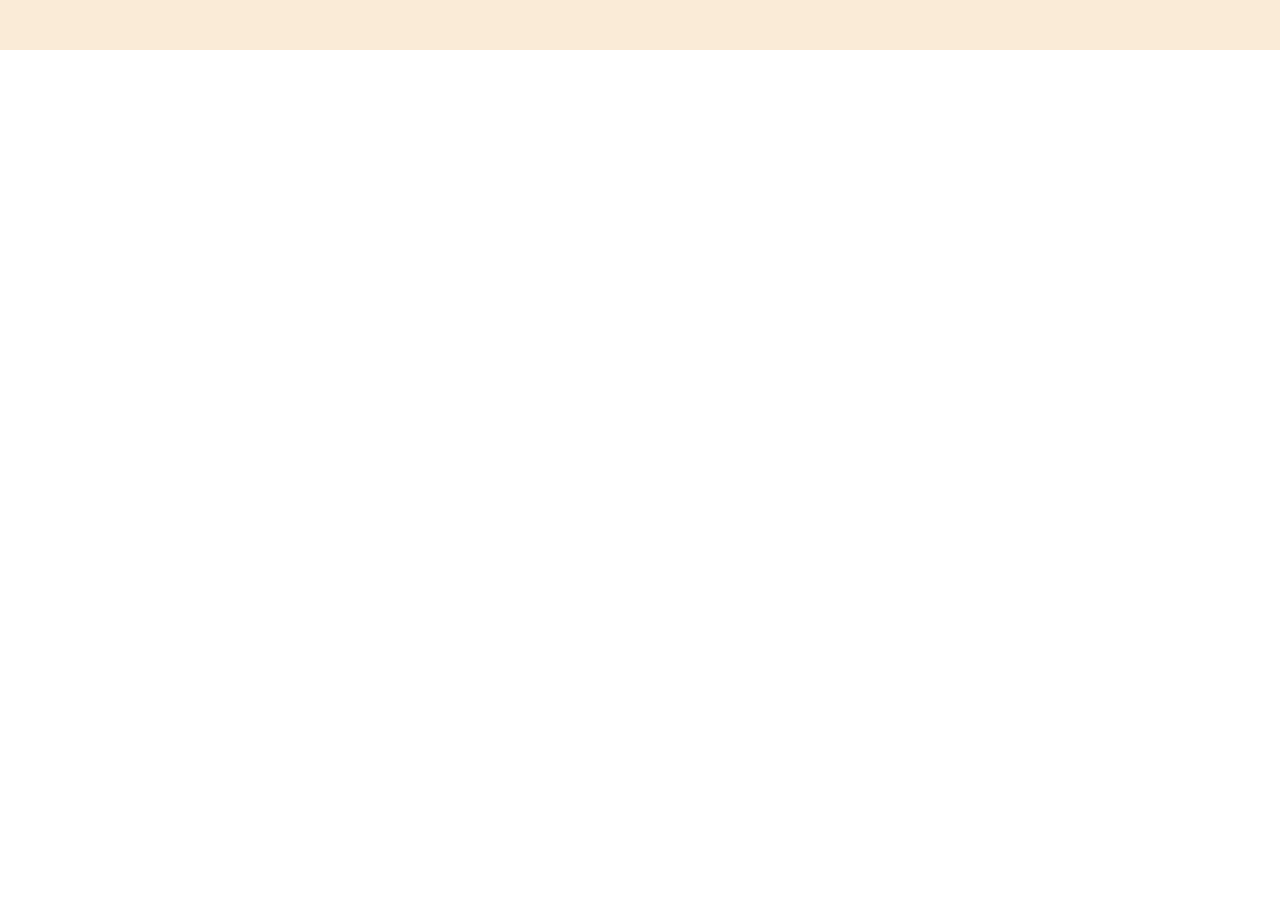
==== index.html @ 068a4870 "First commit. Start project" ====
<!DOCTYPE html>
<html lang="en">
<head>
    <meta charset="UTF-8">
    <meta http-equiv="X-UA-Compatible" content="IE=edge">
    <meta name="viewport" content="width=device-width, initial-scale=1.0">
    <title>MPV1</title>
    <link rel="stylesheet" href="./style.css">
</head>
<body>
    <header class="header">
        <div class="container">
            
        </div>
    </header>


    <div class="main">

    </div>


    <footer class="footer">

    </footer>

</body>
</html>
---- style.css ----
*{
    margin: 0;
    padding: 0;
}

.container{
    display: flex;
    max-width: 1200px;
}

.header{
    background-color: antiquewhite;
    height: 50px;

}
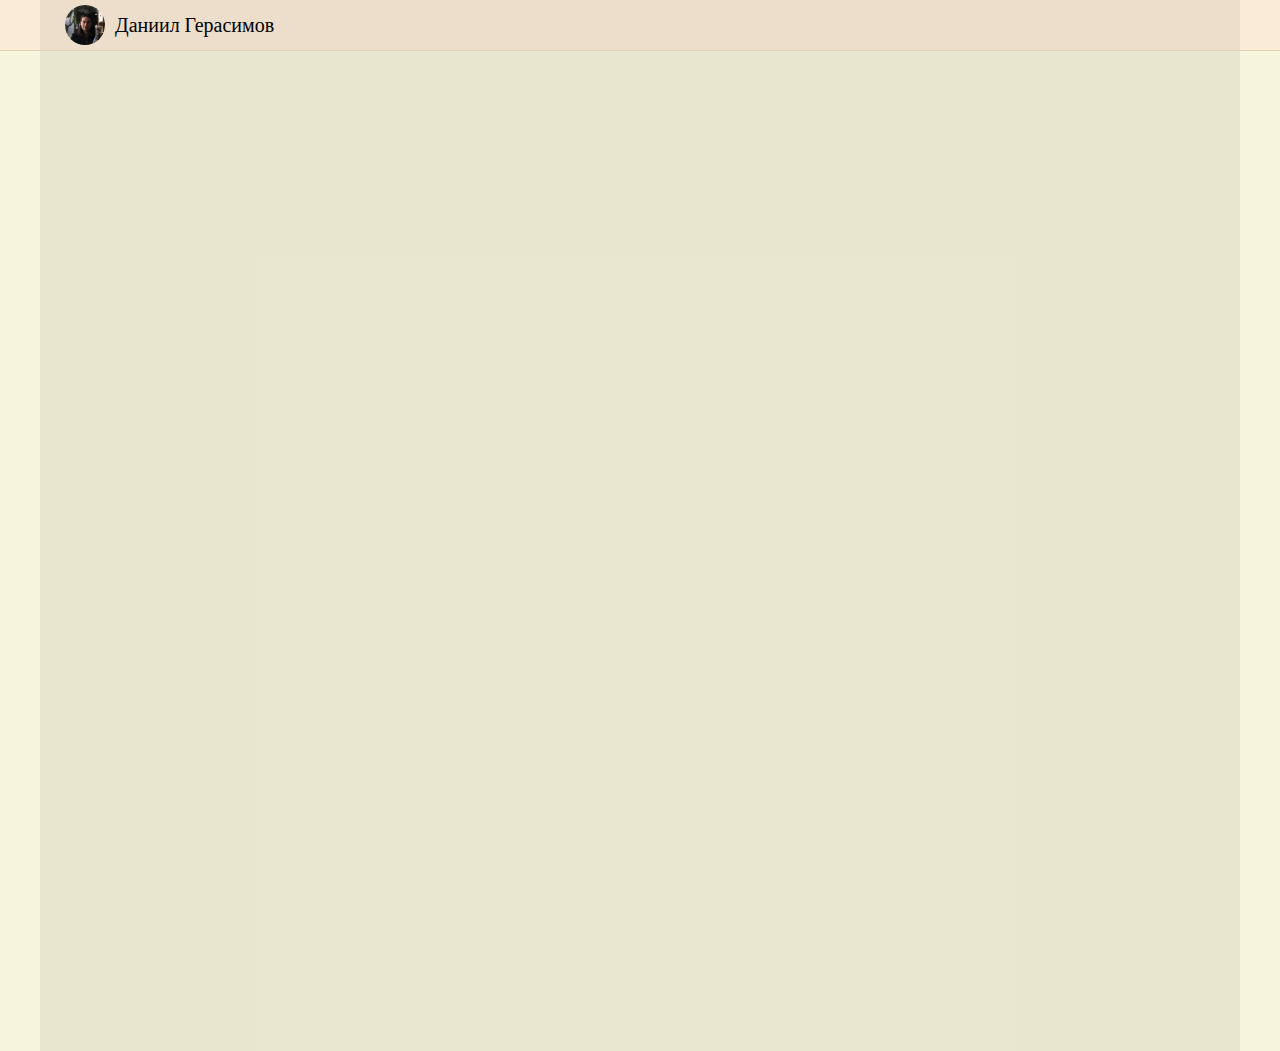
==== commit fe478f63: "adding user-info on header, create bg color" ====
--- a/index.html
+++ b/index.html
@@ -8,21 +8,26 @@
     <link rel="stylesheet" href="./style.css">
 </head>
 <body>
-    <header class="header">
-        <div class="container">
-            
+        <header class="header">
+            <div class="container">
+                <div class="header_user_info">
+                    <div class="user_logo_wrapper"><img src="images/ava.jpg" alt="" class="user_info_img"></div>
+                    <div class="header_name">Даниил Герасимов</div>
+                </div>
+            </div>
+        </header>
+
+        <hr>
+
+        <div class="main">
+            <div class="container">
+                
+            </div>
         </div>
-    </header>
 
 
-    <div class="main">
+        <footer class="footer">
 
-    </div>
-
-
-    <footer class="footer">
-
-    </footer>
-
+        </footer>
 </body>
 </html>--- a/style.css
+++ b/style.css
@@ -3,13 +3,62 @@
     padding: 0;
 }
 
+hr{
+    margin: 0;
+    padding: 0;
+    background-color: rgb(228, 211, 179);
+    height: 1px;
+    border: none;
+}
+
 .container{
     display: flex;
     max-width: 1200px;
+    margin: auto;
+    background-color: rgba(0, 0, 0, 0.055);
 }
 
 .header{
     background-color: antiquewhite;
     height: 50px;
+    width: 100%;
+}
 
+.header_user_info{
+    display: flex;
+    margin-left: 20px;
+}
+
+.user_logo_wrapper{
+    width: 40px;
+    height: 40px;
+
+    margin: 5px;
+
+    position: relative;
+    border-radius: 20px;
+    overflow: hidden;
+}
+
+.user_info_img{
+    width: 60px;
+    height: 60px;
+
+    position: absolute;
+
+    top: -5px;
+    left: -10px;
+}
+
+.header_name{
+    margin: auto 5px;
+    font-size: 20px;
+}
+
+.main{
+    background-color: beige;
+}
+
+.main .container{
+    height: 1000px;
 }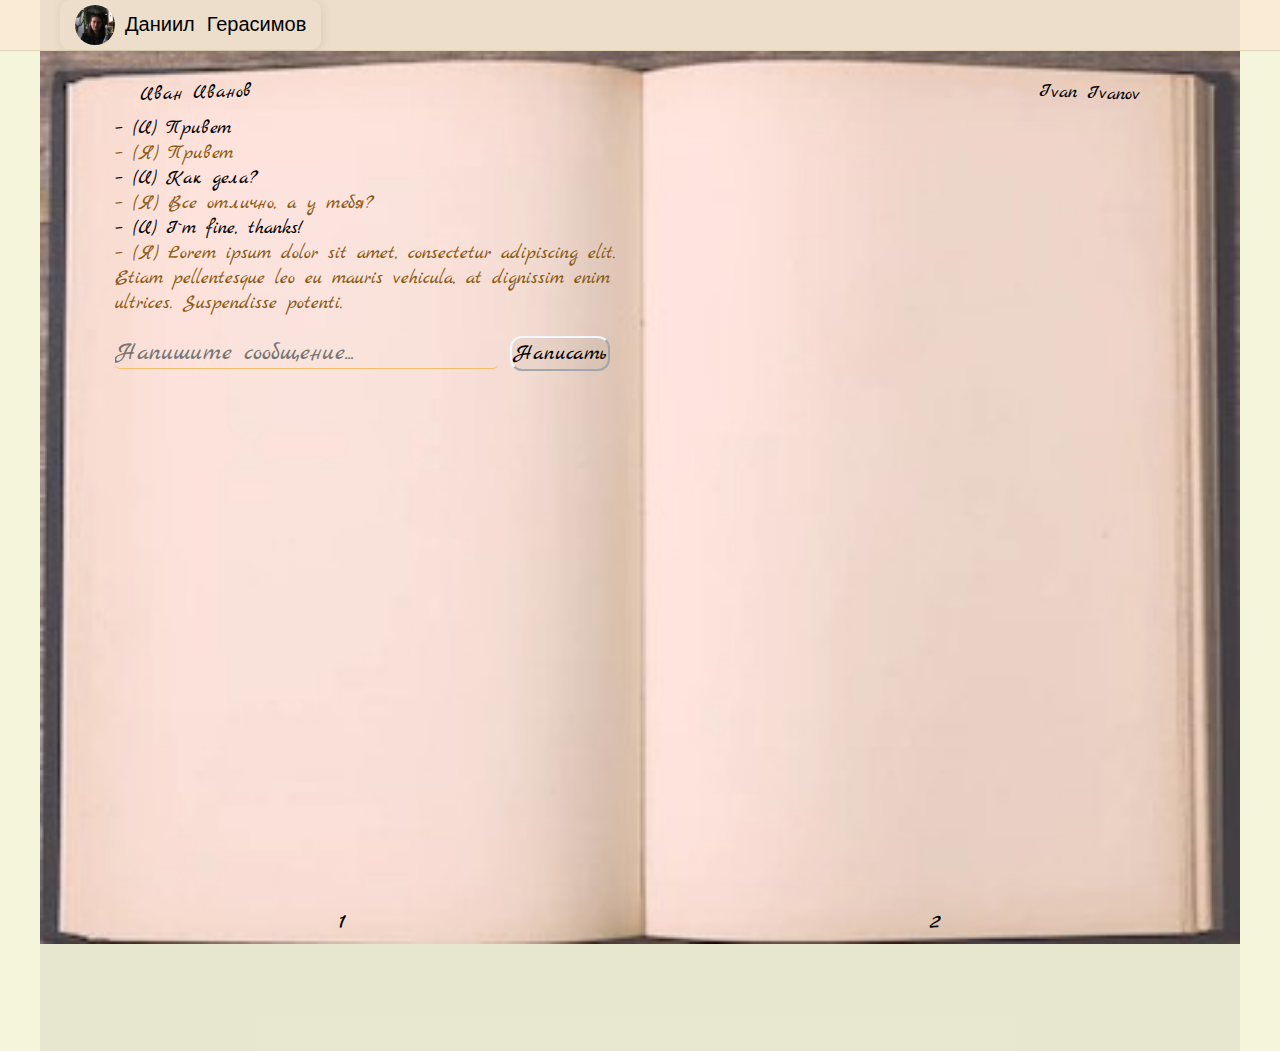
==== commit 820e5a0c: "adding test bg photo and test text" ====
--- a/index.html
+++ b/index.html
@@ -6,6 +6,9 @@
     <meta name="viewport" content="width=device-width, initial-scale=1.0">
     <title>MPV1</title>
     <link rel="stylesheet" href="./style.css">
+    <link rel="preconnect" href="https://fonts.googleapis.com">
+    <link rel="preconnect" href="https://fonts.gstatic.com" crossorigin>
+    <link href="https://fonts.googleapis.com/css2?family=Caveat:wght@400;500;600;700&family=Dancing+Script:wght@400;500;600;700&family=Marck+Script&family=Sono:wght@200;300;400;500;600;700;800&family=Yuji+Boku&display=swap" rel="stylesheet">
 </head>
 <body>
         <header class="header">
@@ -21,7 +24,67 @@
 
         <div class="main">
             <div class="container">
-                
+                <div class="book_img">
+
+                    <div class="book_header">
+                        <div class="friend_name">
+                            Иван Иванов
+                        </div>
+                        <div class="friend_name_two">
+                            Ivan Ivanov
+                        </div>
+                    </div>
+
+                    <div class="book_body">
+                        <div class="page">
+
+                            <div class="friend_message message">
+                                Привет
+                            </div>
+
+                            <div class="my_message message">
+                                Привет
+                            </div>
+
+                            <div class="friend_message message">
+                                Как дела?
+                            </div>
+
+                            <div class="my_message message">
+                                Все отлично, а у тебя? 
+                            </div>
+                            
+                            <div class="friend_message message">
+                                I`m fine, thanks!
+                            </div>
+
+                            
+                            <div class="my_message message">
+                                Lorem ipsum dolor sit amet, consectetur adipiscing elit. Etiam pellentesque leo eu mauris vehicula, at dignissim enim ultrices. Suspendisse potenti. 
+
+                            </div>
+                            
+
+                            <div class="input_message">
+                                <form action="" method="post">
+                                    <input class="message_input" type="text" placeholder="Напишите сообщение...">
+                                    <input class="message_submit" type="submit" value="Написать">
+                                </form>
+                            </div>
+
+                        </div>
+                    </div>
+
+                    <div class="book_footer">
+                        <div class="page_number">
+                            1
+                        </div>
+                        <div class="page_number">
+                            2
+                        </div>
+                    </div>
+
+                </div>
             </div>
         </div>
 
--- a/style.css
+++ b/style.css
@@ -27,6 +27,9 @@
 .header_user_info{
     display: flex;
     margin-left: 20px;
+    border-radius: 10px;
+    padding: 0 10px;
+    box-shadow: 1px 1px 10px  rgba(71, 71, 71, 0.13);
 }
 
 .user_logo_wrapper{
@@ -52,6 +55,7 @@
 
 .header_name{
     margin: auto 5px;
+    font-family: 'Sono', sans-serif;
     font-size: 20px;
 }
 
@@ -61,4 +65,107 @@
 
 .main .container{
     height: 1000px;
-}+}
+
+.book_img{
+    width: 100%;
+    height: 900px;
+    background-size: 100%;
+    background-repeat: no-repeat;
+    background-image: url("images/Book2.jpg");
+}
+
+.book_header{
+    display: flex;
+    padding-top: 30px;
+    width: 1000px;
+    justify-content: space-between;
+    margin: 0 auto;
+    font-family: 'Marck Script', cursive;
+}
+
+.friend_name{
+    font-size: 20px;
+    transform: rotate(-2deg);
+}
+
+.friend_name_two{
+    font-size: 20px;
+    transform: rotate(2deg);
+}
+
+.book_body{
+    display: flex;
+    flex-direction: column;
+    margin: 0 auto;
+    padding: 10px;
+
+    height: 780px;
+    width: 1050px;
+}
+
+.page{
+    width: 510px;
+    font-family: 'Marck Script', cursive;
+    font-size: 25px;
+}
+
+.message{
+    font-family: 'Marck Script', cursive;
+    font-size: 20px;
+    width: 100%;
+}
+
+.friend_message::before{
+    content: "– (И)";
+}
+
+.my_message {
+    color: rgb(138, 90, 19);
+}
+
+.my_message::before{
+    content: "– (Я)";
+}
+
+.input_message{
+    margin: 20px 0;
+}
+
+.message_input{
+    height: 30px;
+    width: 75%;
+    border-radius: 5px;
+    border: none;
+    background-color: rgba(255, 235, 205, 0);
+    border-bottom: 1px solid rgb(243, 189, 107);
+    font-family: 'Marck Script', cursive;
+    font-size: 25px;
+}
+
+.message_input:focus{
+    border: none;
+    outline: none;
+}
+
+.message_submit{
+    height: 35px;
+    width: 100px;
+    border-radius: 12px;
+    background-color: #00000007;
+    border-color: aliceblue;
+    font-family: 'Marck Script', cursive;
+    font-size: 22px;
+}
+
+
+.book_footer{
+    display: flex;
+    width: 600px;
+    justify-content: space-between;
+    vertical-align: bottom;
+    margin: 0 auto;
+    font-family: 'Marck Script', cursive;
+    font-size: 25px;
+}
+
